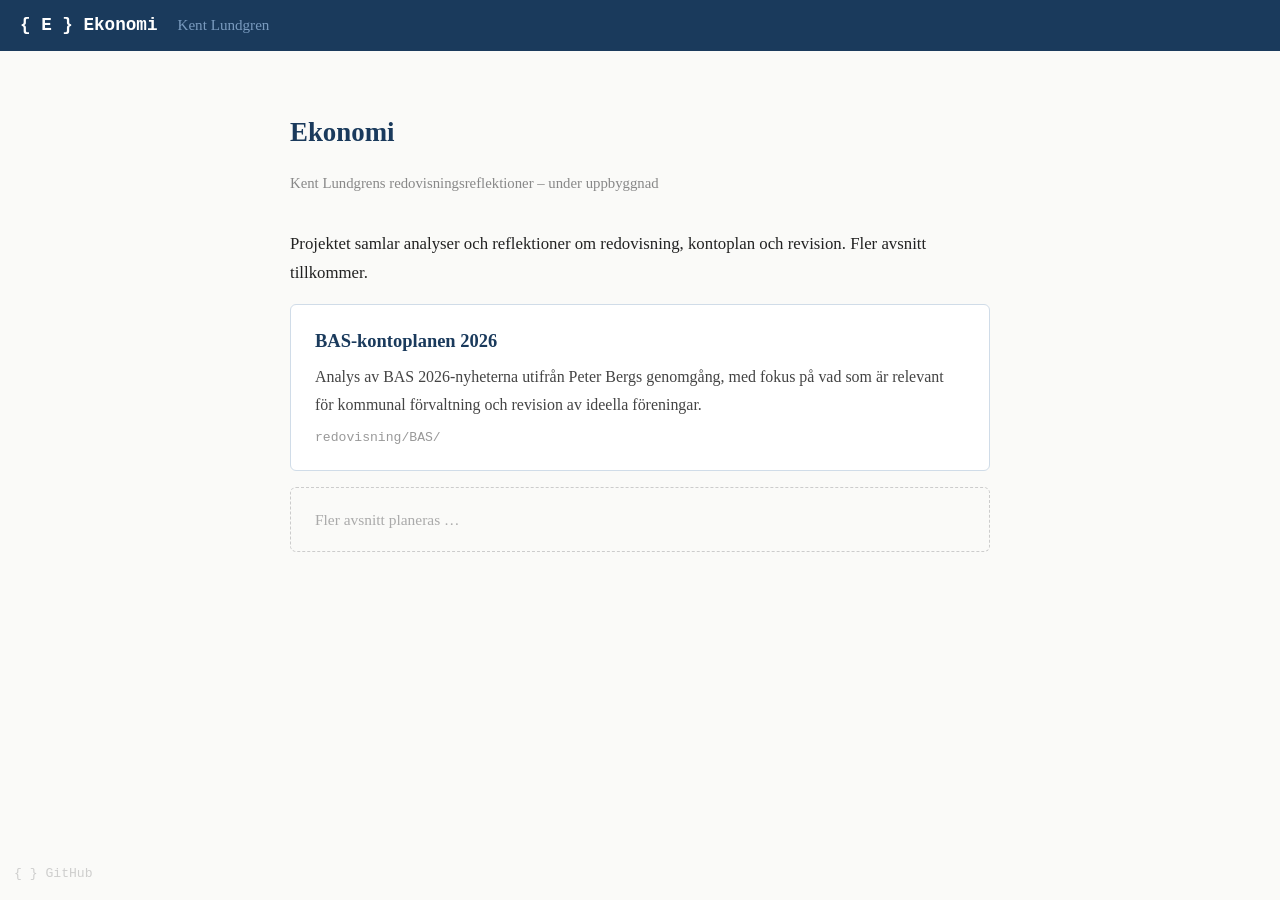
==== index.html @ 29e18168 "Förbättra index.html med ny layout och stil för att skapa en mer användarvänlig upplevelse. Lägg til" ====
<!DOCTYPE html>
<html lang="sv">
<head>
  <meta charset="UTF-8" />
  <meta name="viewport" content="width=device-width, initial-scale=1.0" />
  <title>Ekonomi – Kent Lundgren</title>
  <style>
    body {
      font-family: Georgia, "Times New Roman", serif;
      font-size: 1.05em;
      line-height: 1.75;
      color: #222;
      background: #fafaf8;
      margin: 0;
      padding: 0;
    }
    .site-nav {
      display: flex;
      align-items: center;
      background: #1a3a5c;
      color: #fff;
      padding: 10px 20px;
      gap: 8px;
      flex-wrap: wrap;
    }
    .site-nav .nav-brand {
      font-family: "Courier New", monospace;
      font-weight: bold;
      font-size: 1.05em;
      color: #fff;
      text-decoration: none;
      margin-right: 12px;
    }
    .container {
      max-width: 700px;
      margin: 0 auto;
      padding: 40px 24px 80px;
    }
    h1 { font-size: 1.6em; color: #1a3a5c; margin-bottom: 6px; }
    .meta { color: #888; font-size: 0.88em; margin-bottom: 32px; }
    .section-card {
      display: block;
      border: 1px solid #d0dce8;
      border-radius: 6px;
      padding: 20px 24px;
      margin: 16px 0;
      text-decoration: none;
      color: inherit;
      background: #fff;
      transition: border-color 0.15s, background 0.15s;
    }
    .section-card:hover { border-color: #1a6eb5; background: #f0f6ff; }
    .section-card h2 {
      font-size: 1.1em;
      color: #1a3a5c;
      margin: 0 0 6px;
    }
    .section-card p { margin: 0; font-size: 0.95em; color: #444; }
    .section-card .url-hint {
      font-family: "Courier New", monospace;
      font-size: 0.78em;
      color: #999;
      display: block;
      margin-top: 8px;
    }
    .placeholder {
      border: 1px dashed #ccc;
      border-radius: 6px;
      padding: 18px 24px;
      margin: 16px 0;
      color: #aaa;
      font-size: 0.92em;
    }
    .github-corner {
      position: fixed;
      bottom: 14px;
      left: 14px;
      font-family: "Courier New", monospace;
      font-size: 0.78em;
      color: #aaa;
      text-decoration: none;
      opacity: 0.55;
      transition: opacity 0.2s;
    }
    .github-corner:hover { opacity: 1; color: #1a3a5c; }
  </style>
</head>
<body>

<nav class="site-nav">
  <a class="nav-brand" href="index.html">{ E } Ekonomi</a>
  <span style="color:#7a9bbf; font-size:0.9em;">Kent Lundgren</span>
</nav>

<div class="container">
  <h1>Ekonomi</h1>
  <p class="meta">Kent Lundgrens redovisningsreflektioner – under uppbyggnad</p>

  <p>
    Projektet samlar analyser och reflektioner om redovisning, kontoplan
    och revision. Fler avsnitt tillkommer.
  </p>

  <a class="section-card" href="redovisning/BAS/index.html">
    <h2>BAS-kontoplanen 2026</h2>
    <p>
      Analys av BAS 2026-nyheterna utifrån Peter Bergs genomgång,
      med fokus på vad som är relevant för kommunal förvaltning
      och revision av ideella föreningar.
    </p>
    <span class="url-hint">redovisning/BAS/</span>
  </a>

  <div class="placeholder">
    Fler avsnitt planeras …
  </div>

</div>

<a class="github-corner" href="https://github.com/kentlundgren/Ekonomi" target="_blank">{ } GitHub</a>
</body>
</html>
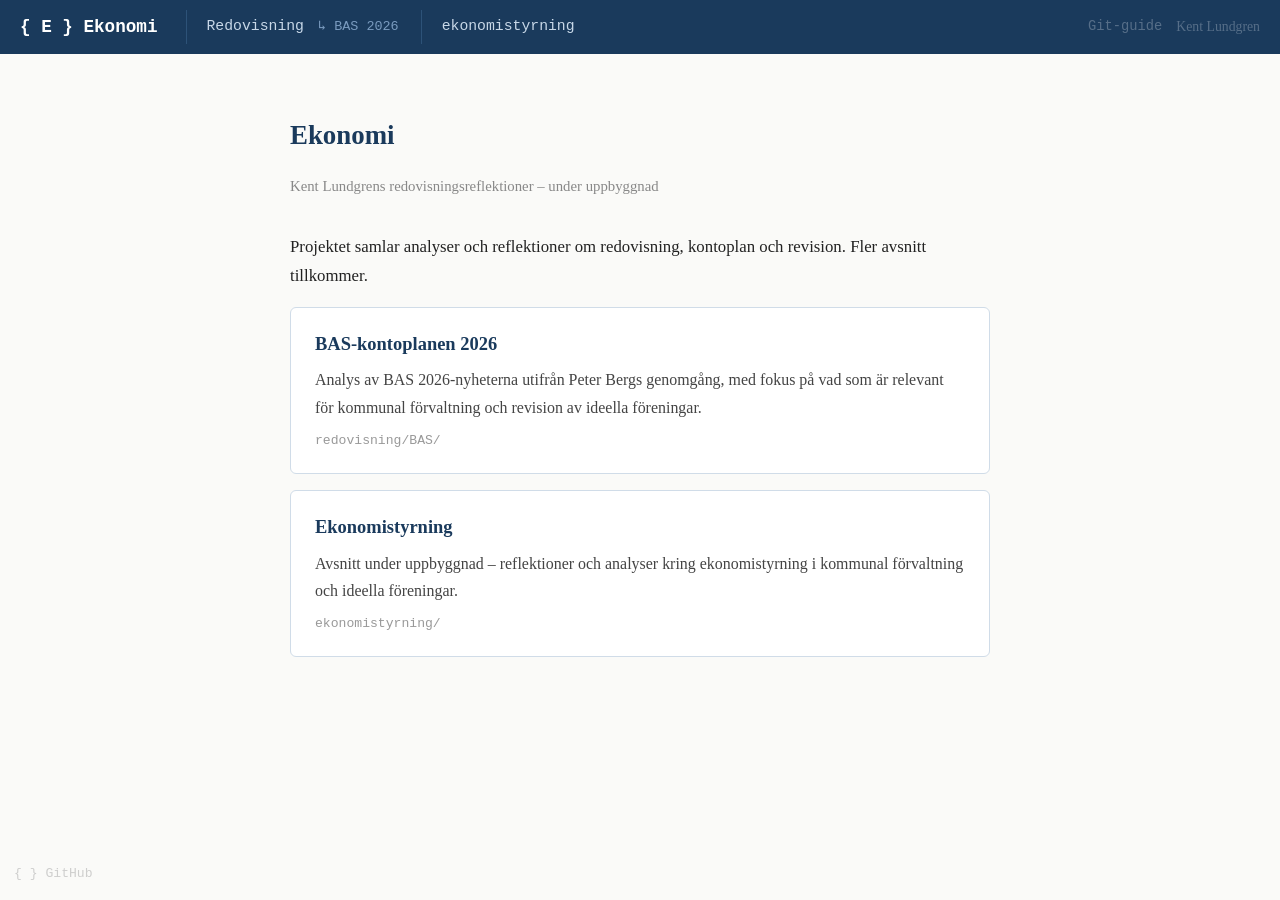
==== commit dc0b4650: "Uppdatera index.html med ny navigationsstruktur och stil för att inkludera en sektion för "Ekonomist" ====
--- a/index.html
+++ b/index.html
@@ -29,8 +29,54 @@
       font-size: 1.05em;
       color: #fff;
       text-decoration: none;
-      margin-right: 12px;
+      margin-right: 16px;
+      white-space: nowrap;
     }
+    /* Navigeringsgrupp – håller ihop en sektion med dess undersidor */
+    .nav-group {
+      display: flex;
+      align-items: center;
+      gap: 0;
+      border-left: 1px solid #2d5278;
+      padding-left: 10px;
+      margin-left: 4px;
+    }
+    .nav-group a {
+      color: #c8d8e8;
+      text-decoration: none;
+      padding: 4px 10px;
+      border-radius: 4px;
+      font-family: "Courier New", monospace;
+      font-size: 0.88em;
+      white-space: nowrap;
+      transition: background 0.15s, color 0.15s;
+    }
+    .nav-group a:hover { background: #1e3a5f; color: #fff; }
+    /* Undersida – lite mindre och indragssignal med pil */
+    .nav-group a.nav-sub {
+      font-size: 0.8em;
+      color: #7a9bbf;
+      padding-left: 4px;
+    }
+    .nav-group a.nav-sub::before { content: "↳ "; }
+    .nav-group a.nav-sub:hover { color: #fff; background: transparent; }
+    /* Högergrupp */
+    .nav-right {
+      display: flex;
+      align-items: center;
+      gap: 6px;
+      margin-left: auto;
+    }
+    .nav-right a {
+      color: #566e88;
+      text-decoration: none;
+      font-family: "Courier New", monospace;
+      font-size: 0.82em;
+      padding: 3px 8px;
+      border-radius: 4px;
+      white-space: nowrap;
+    }
+    .nav-right a:hover { color: #c8d8e8; }
     .container {
       max-width: 700px;
       margin: 0 auto;
@@ -89,7 +135,22 @@
 
 <nav class="site-nav">
   <a class="nav-brand" href="index.html">{ E } Ekonomi</a>
-  <span style="color:#7a9bbf; font-size:0.9em;">Kent Lundgren</span>
+
+  <!-- Redovisning-gruppen med BAS som undersida -->
+  <div class="nav-group">
+    <a href="redovisning/index.html">Redovisning</a>
+    <a href="redovisning/BAS/index.html" class="nav-sub">BAS 2026</a>
+  </div>
+
+  <!-- Ekonomistyrning -->
+  <div class="nav-group">
+    <a href="ekonomistyrning/index.html">ekonomistyrning</a>
+  </div>
+
+  <div class="nav-right">
+    <a href="rattgit.html">Git-guide</a>
+    <span style="color:#566e88; font-size:0.82em;">Kent Lundgren</span>
+  </div>
 </nav>
 
 <div class="container">
@@ -111,9 +172,14 @@
     <span class="url-hint">redovisning/BAS/</span>
   </a>
 
-  <div class="placeholder">
-    Fler avsnitt planeras …
-  </div>
+  <a class="section-card" href="ekonomistyrning/index.html">
+    <h2>Ekonomistyrning</h2>
+    <p>
+      Avsnitt under uppbyggnad – reflektioner och analyser kring
+      ekonomistyrning i kommunal förvaltning och ideella föreningar.
+    </p>
+    <span class="url-hint">ekonomistyrning/</span>
+  </a>
 
 </div>
 
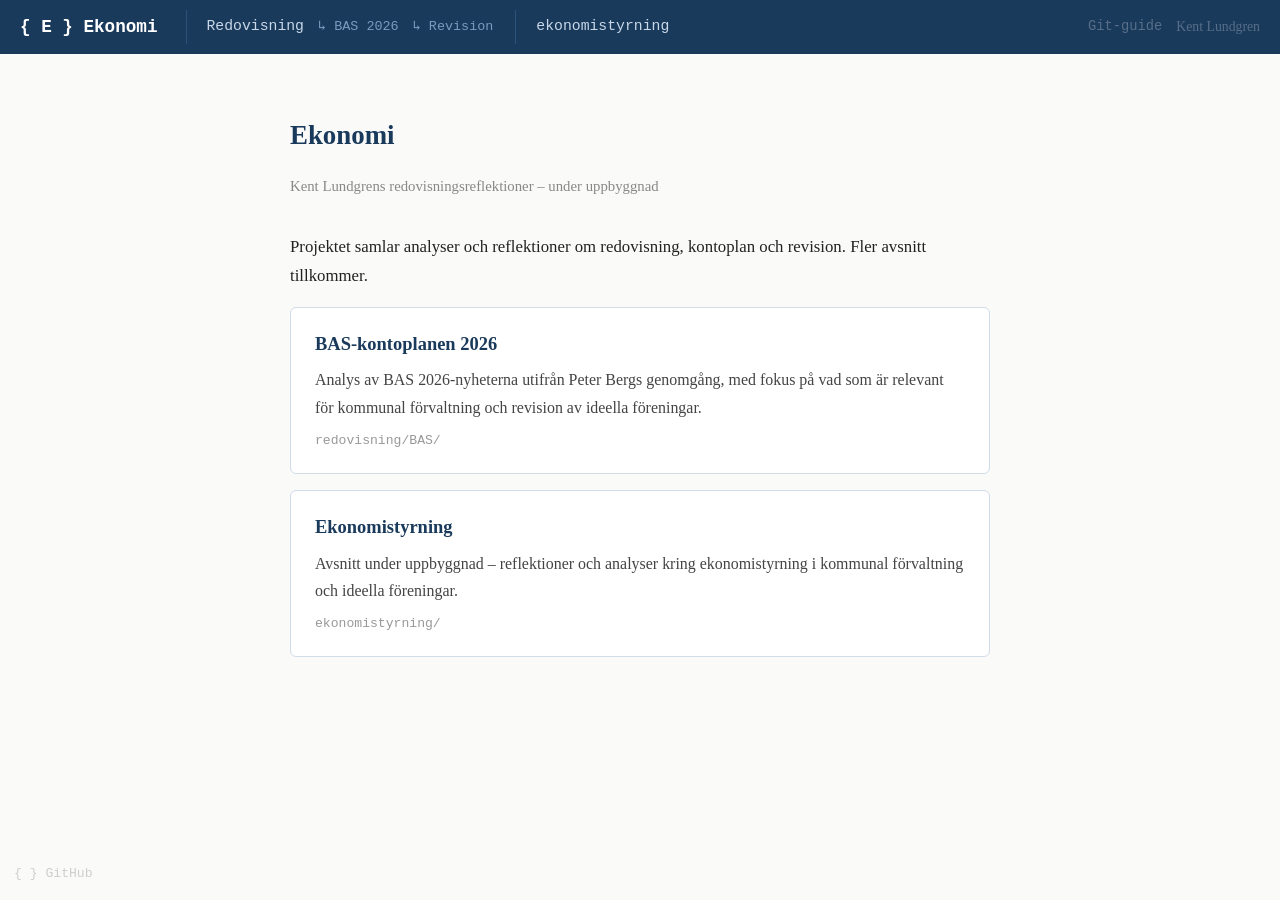
==== commit 184c7453: "Uppdatera navigationsstrukturen i index.html för att inkludera en ny sektion för "Revision". Skapa e" ====
--- a/index.html
+++ b/index.html
@@ -136,10 +136,11 @@
 <nav class="site-nav">
   <a class="nav-brand" href="index.html">{ E } Ekonomi</a>
 
-  <!-- Redovisning-gruppen med BAS som undersida -->
+  <!-- Redovisning-gruppen med undersidor -->
   <div class="nav-group">
     <a href="redovisning/index.html">Redovisning</a>
     <a href="redovisning/BAS/index.html" class="nav-sub">BAS 2026</a>
+    <a href="redovisning/revision/index.html" class="nav-sub">Revision</a>
   </div>
 
   <!-- Ekonomistyrning -->
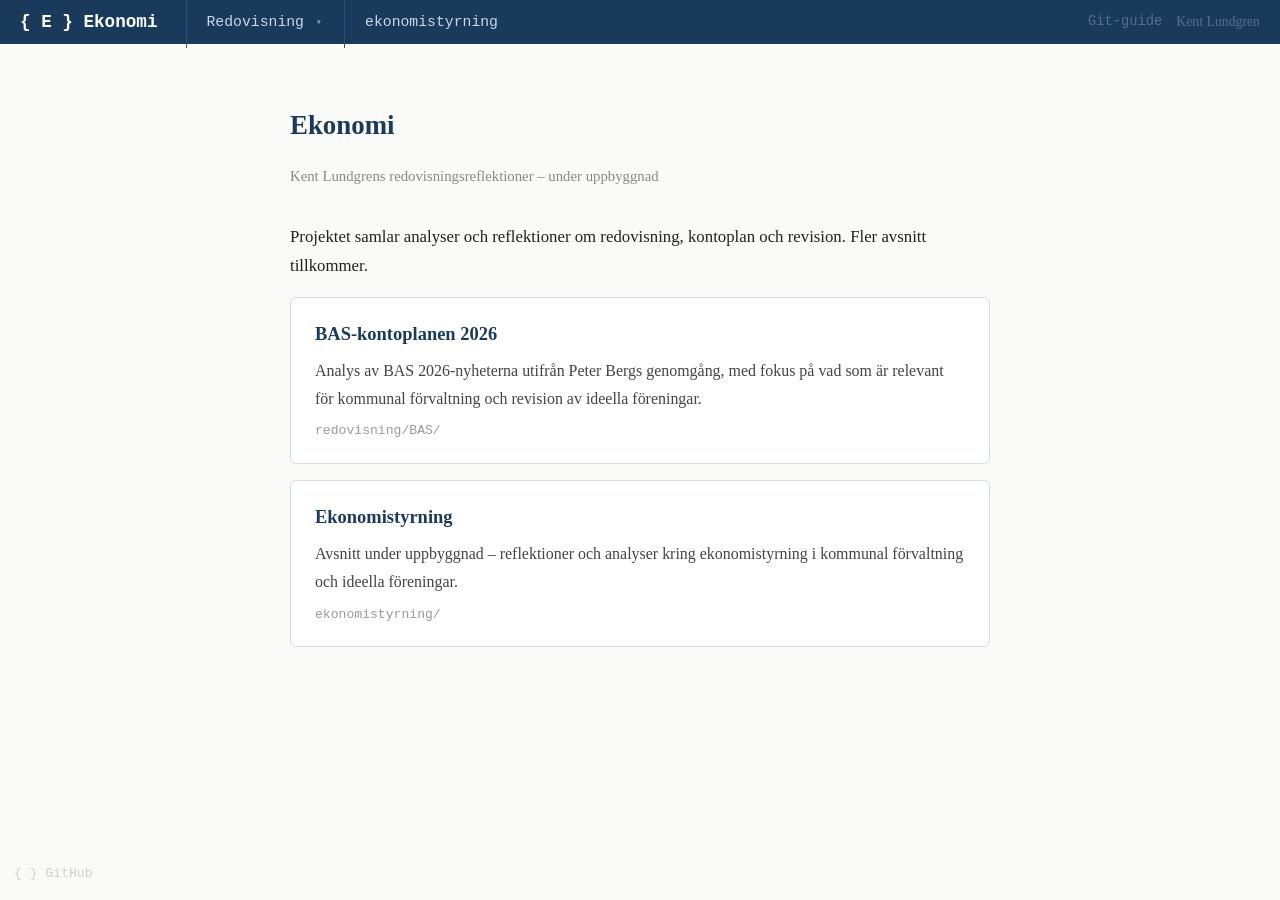
==== commit 6203b401: "Förbättra navigationsstrukturen i index.html genom att implementera en dropdown-meny för "Redovisnin" ====
--- a/index.html
+++ b/index.html
@@ -19,9 +19,12 @@
       align-items: center;
       background: #1a3a5c;
       color: #fff;
-      padding: 10px 20px;
+      padding: 0 20px;
+      height: 44px;
       gap: 8px;
-      flex-wrap: wrap;
+      position: sticky;
+      top: 0;
+      z-index: 100;
     }
     .site-nav .nav-brand {
       font-family: "Courier New", monospace;
@@ -32,16 +35,14 @@
       margin-right: 16px;
       white-space: nowrap;
     }
-    /* Navigeringsgrupp – håller ihop en sektion med dess undersidor */
+    /* Navigeringsgrupp med dropdown */
     .nav-group {
-      display: flex;
-      align-items: center;
-      gap: 0;
+      position: relative;
       border-left: 1px solid #2d5278;
       padding-left: 10px;
       margin-left: 4px;
     }
-    .nav-group a {
+    .nav-group > a {
       color: #c8d8e8;
       text-decoration: none;
       padding: 4px 10px;
@@ -50,16 +51,44 @@
       font-size: 0.88em;
       white-space: nowrap;
       transition: background 0.15s, color 0.15s;
-    }
-    .nav-group a:hover { background: #1e3a5f; color: #fff; }
-    /* Undersida – lite mindre och indragssignal med pil */
-    .nav-group a.nav-sub {
-      font-size: 0.8em;
-      color: #7a9bbf;
-      padding-left: 4px;
-    }
-    .nav-group a.nav-sub::before { content: "↳ "; }
-    .nav-group a.nav-sub:hover { color: #fff; background: transparent; }
+      display: inline-block;
+      line-height: 44px;
+    }
+    .nav-group > a:hover { color: #fff; }
+    .nav-group > a .arrow {
+      font-size: 0.7em;
+      margin-left: 3px;
+      opacity: 0.6;
+      vertical-align: middle;
+    }
+    /* Dropdown – dold tills hover */
+    .nav-dropdown {
+      display: none;
+      position: absolute;
+      top: 100%;
+      left: 0;
+      background: #14304f;
+      border: 1px solid #2d5278;
+      border-top: none;
+      border-radius: 0 0 6px 6px;
+      min-width: 140px;
+      z-index: 200;
+      padding: 4px 0;
+      box-shadow: 0 6px 16px rgba(0,0,0,0.25);
+    }
+    .nav-group:hover .nav-dropdown { display: block; }
+    .nav-dropdown a {
+      display: block;
+      padding: 7px 16px;
+      color: #9ab4cc;
+      text-decoration: none;
+      font-family: "Courier New", monospace;
+      font-size: 0.84em;
+      white-space: nowrap;
+      transition: background 0.12s, color 0.12s;
+    }
+    .nav-dropdown a:hover { background: #1e4a7f; color: #fff; }
+    .nav-dropdown a:last-child { border-radius: 0 0 5px 5px; }
     /* Högergrupp */
     .nav-right {
       display: flex;
@@ -136,14 +165,16 @@
 <nav class="site-nav">
   <a class="nav-brand" href="index.html">{ E } Ekonomi</a>
 
-  <!-- Redovisning-gruppen med undersidor -->
+  <!-- Redovisning med dropdown för undersidor -->
   <div class="nav-group">
-    <a href="redovisning/index.html">Redovisning</a>
-    <a href="redovisning/BAS/index.html" class="nav-sub">BAS 2026</a>
-    <a href="redovisning/revision/index.html" class="nav-sub">Revision</a>
+    <a href="redovisning/index.html">Redovisning <span class="arrow">▾</span></a>
+    <div class="nav-dropdown">
+      <a href="redovisning/BAS/index.html">BAS 2026</a>
+      <a href="redovisning/revision/index.html">Revision</a>
+    </div>
   </div>
 
-  <!-- Ekonomistyrning -->
+  <!-- Ekonomistyrning (inga undersidor ännu) -->
   <div class="nav-group">
     <a href="ekonomistyrning/index.html">ekonomistyrning</a>
   </div>
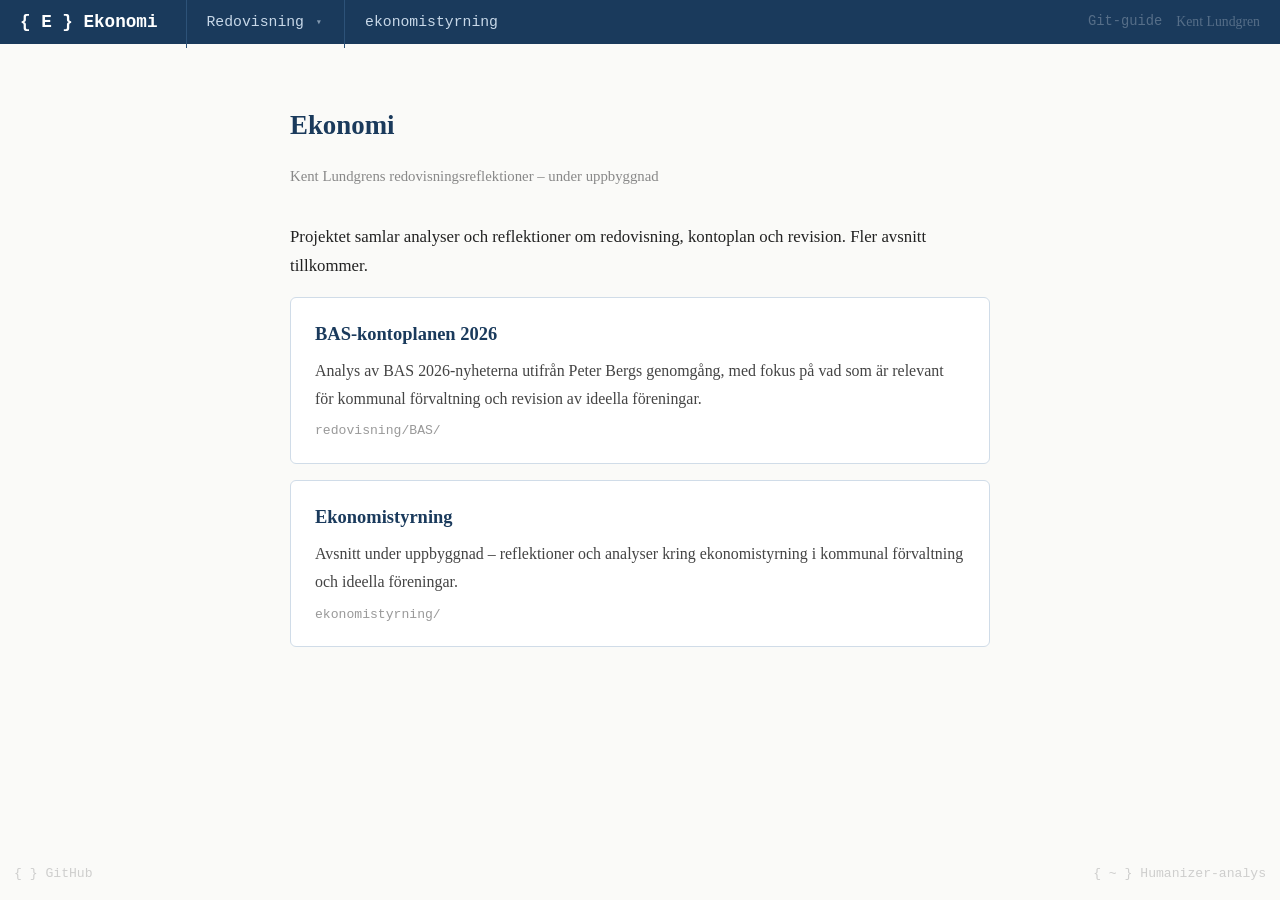
==== commit fc75a39c: "Implementera en ny diskret knapp för Humanizer-analys i index.html och uppdatera README.md med nya s" ====
--- a/index.html
+++ b/index.html
@@ -158,6 +158,19 @@
       transition: opacity 0.2s;
     }
     .github-corner:hover { opacity: 1; color: #1a3a5c; }
+    /* Diskret knapp nere till höger – Humanizer-analys */
+    .humanizer-corner {
+      position: fixed;
+      bottom: 14px;
+      right: 14px;
+      font-family: "Courier New", monospace;
+      font-size: 0.78em;
+      color: #aaa;
+      text-decoration: none;
+      opacity: 0.55;
+      transition: opacity 0.2s;
+    }
+    .humanizer-corner:hover { opacity: 1; color: #1a3a5c; }
   </style>
 </head>
 <body>
@@ -216,5 +229,6 @@
 </div>
 
 <a class="github-corner" href="https://github.com/kentlundgren/Ekonomi" target="_blank">{ } GitHub</a>
+<a class="humanizer-corner" href="https://github.com/kentlundgren/Ekonomi/blob/main/skills/humanizer_ton/humanizer_bakgrund.md" target="_blank">{ ~ } Humanizer-analys</a>
 </body>
 </html>
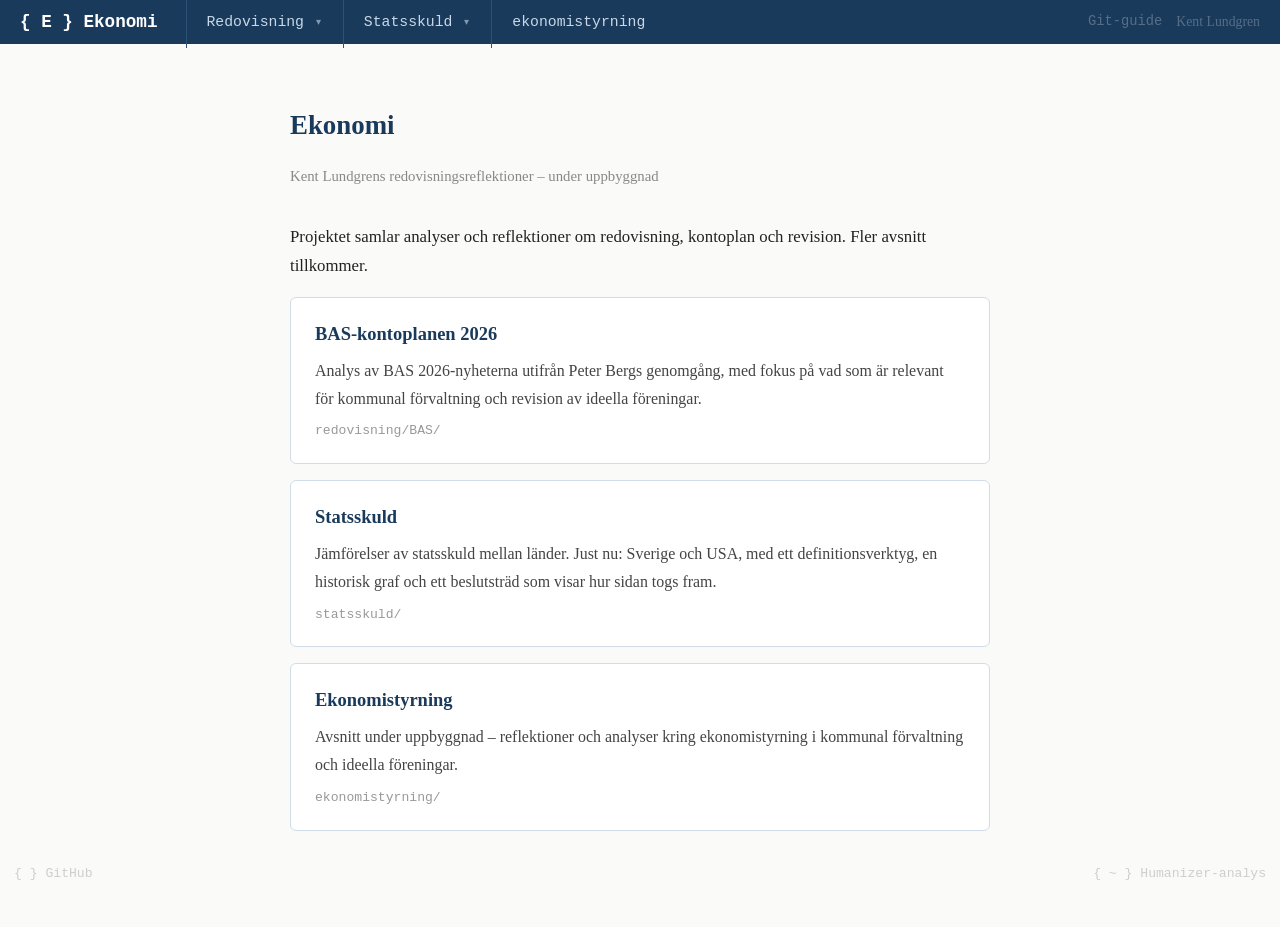
==== commit 557a35f3: "Added a new section for "Statsskuld" in the navigation and created a dedicated `statsskuld/index.htm" ====
--- a/index.html
+++ b/index.html
@@ -187,6 +187,14 @@
     </div>
   </div>
 
+  <!-- Statsskuld med dropdown för länderjämförelser -->
+  <div class="nav-group">
+    <a href="statsskuld/index.html">Statsskuld <span class="arrow">▾</span></a>
+    <div class="nav-dropdown">
+      <a href="statsskuld/sverige_amerika/index.html">Sverige/USA</a>
+    </div>
+  </div>
+
   <!-- Ekonomistyrning (inga undersidor ännu) -->
   <div class="nav-group">
     <a href="ekonomistyrning/index.html">ekonomistyrning</a>
@@ -217,6 +225,16 @@
     <span class="url-hint">redovisning/BAS/</span>
   </a>
 
+  <a class="section-card" href="statsskuld/index.html">
+    <h2>Statsskuld</h2>
+    <p>
+      Jämförelser av statsskuld mellan länder. Just nu: Sverige och USA,
+      med ett definitionsverktyg, en historisk graf och ett beslutsträd
+      som visar hur sidan togs fram.
+    </p>
+    <span class="url-hint">statsskuld/</span>
+  </a>
+
   <a class="section-card" href="ekonomistyrning/index.html">
     <h2>Ekonomistyrning</h2>
     <p>
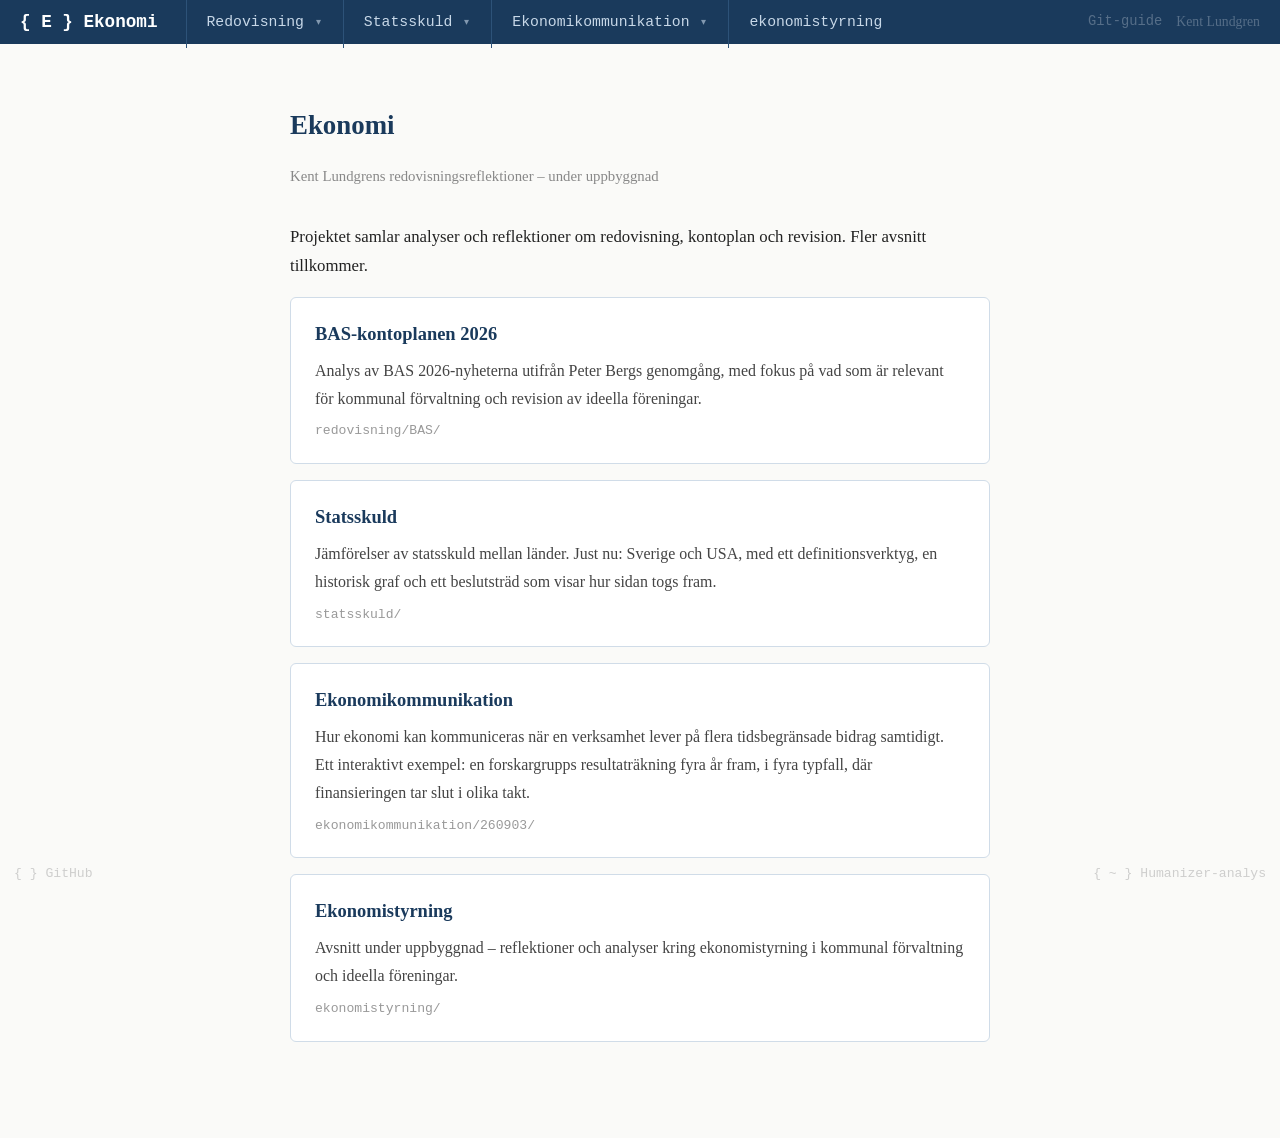
==== commit 642831cb: "Implement interactive features for the Ekonomikommunikation page, including a new navigation group a" ====
--- a/index.html
+++ b/index.html
@@ -195,6 +195,14 @@
     </div>
   </div>
 
+  <!-- Ekonomikommunikation -->
+  <div class="nav-group">
+    <a href="ekonomikommunikation/260903/index.html">Ekonomikommunikation <span class="arrow">▾</span></a>
+    <div class="nav-dropdown">
+      <a href="ekonomikommunikation/260903/index.html">Anställa i tre år?</a>
+    </div>
+  </div>
+
   <!-- Ekonomistyrning (inga undersidor ännu) -->
   <div class="nav-group">
     <a href="ekonomistyrning/index.html">ekonomistyrning</a>
@@ -235,6 +243,17 @@
     <span class="url-hint">statsskuld/</span>
   </a>
 
+  <a class="section-card" href="ekonomikommunikation/260903/index.html">
+    <h2>Ekonomikommunikation</h2>
+    <p>
+      Hur ekonomi kan kommuniceras när en verksamhet lever på flera
+      tidsbegränsade bidrag samtidigt. Ett interaktivt exempel: en
+      forskargrupps resultaträkning fyra år fram, i fyra typfall, där
+      finansieringen tar slut i olika takt.
+    </p>
+    <span class="url-hint">ekonomikommunikation/260903/</span>
+  </a>
+
   <a class="section-card" href="ekonomistyrning/index.html">
     <h2>Ekonomistyrning</h2>
     <p>
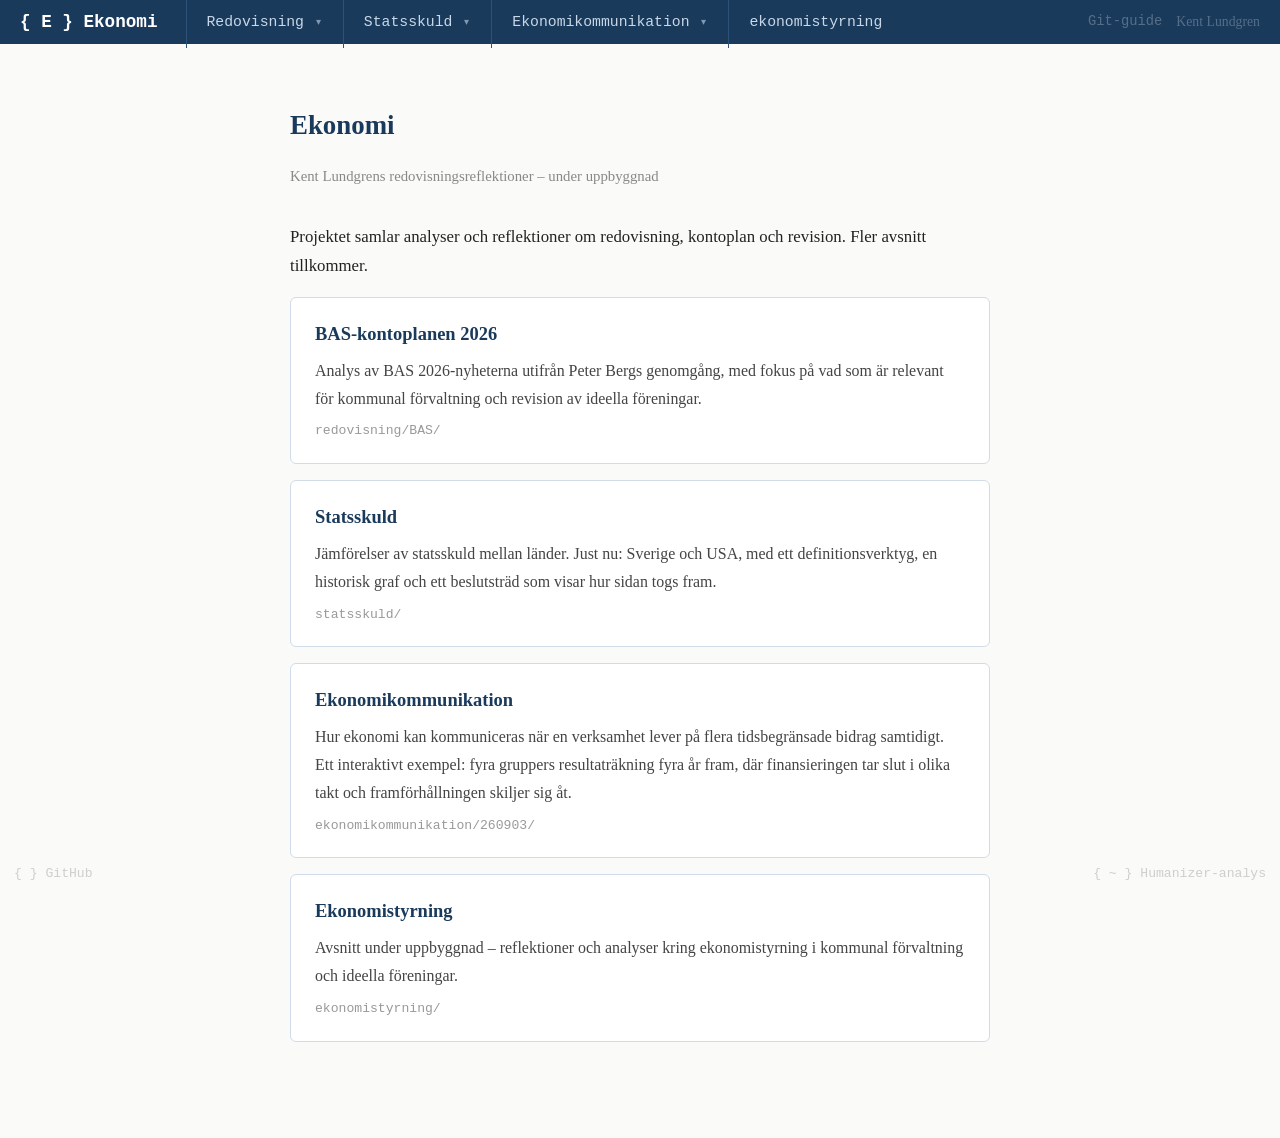
==== commit c6f10696: "Refactor Ekonomikommunikation page to feature four groups (AA, BB, CC, DD) instead of a single resea" ====
--- a/index.html
+++ b/index.html
@@ -247,9 +247,9 @@
     <h2>Ekonomikommunikation</h2>
     <p>
       Hur ekonomi kan kommuniceras när en verksamhet lever på flera
-      tidsbegränsade bidrag samtidigt. Ett interaktivt exempel: en
-      forskargrupps resultaträkning fyra år fram, i fyra typfall, där
-      finansieringen tar slut i olika takt.
+      tidsbegränsade bidrag samtidigt. Ett interaktivt exempel: fyra
+      gruppers resultaträkning fyra år fram, där finansieringen tar slut
+      i olika takt och framförhållningen skiljer sig åt.
     </p>
     <span class="url-hint">ekonomikommunikation/260903/</span>
   </a>
